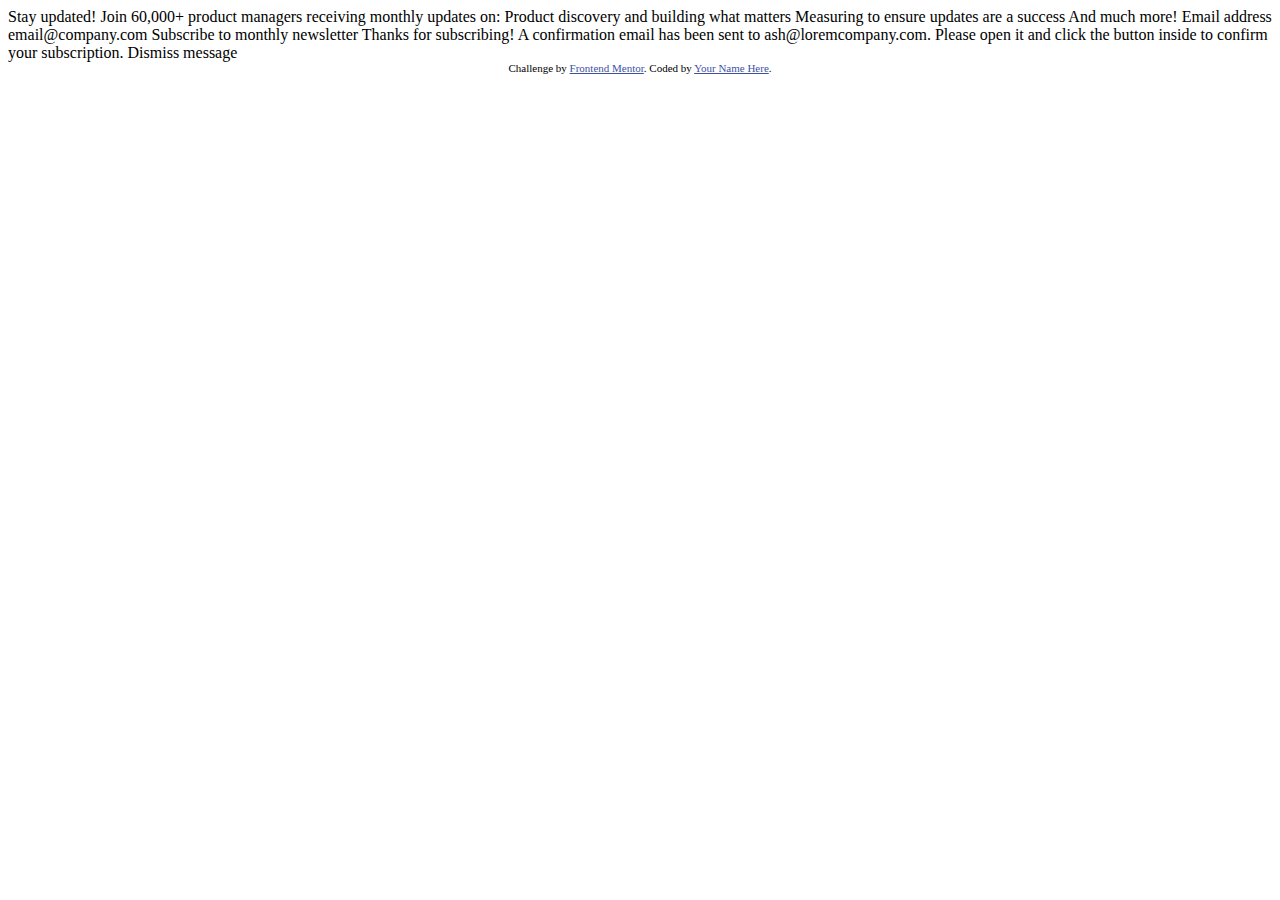
==== index.html @ a28029db "initial starting point" ====
<!DOCTYPE html>
<html lang="en">
<head>
  <meta charset="UTF-8">
  <meta name="viewport" content="width=device-width, initial-scale=1.0"> <!-- displays site properly based on user's device -->

  <link rel="icon" type="image/png" sizes="32x32" href="./assets/images/favicon-32x32.png">
  
  <title>Frontend Mentor | Newsletter sign-up form with success message</title>

  <!-- Feel free to remove these styles or customise in your own stylesheet 👍 -->
  <style>
    .attribution { font-size: 11px; text-align: center; }
    .attribution a { color: hsl(228, 45%, 44%); }
  </style>
</head>
<body>

  <!-- Sign-up form start -->

  Stay updated!

  Join 60,000+ product managers receiving monthly updates on:

  Product discovery and building what matters
  Measuring to ensure updates are a success
  And much more!

  Email address
  email@company.com

  Subscribe to monthly newsletter

  <!-- Sign-up form end -->

  <!-- Success message start -->

  Thanks for subscribing!

  A confirmation email has been sent to ash@loremcompany.com. 
  Please open it and click the button inside to confirm your subscription.

  Dismiss message

  <!-- Success message end -->
  
  <div class="attribution">
    Challenge by <a href="https://www.frontendmentor.io?ref=challenge" target="_blank">Frontend Mentor</a>. 
    Coded by <a href="#">Your Name Here</a>.
  </div>
</body>
</html>
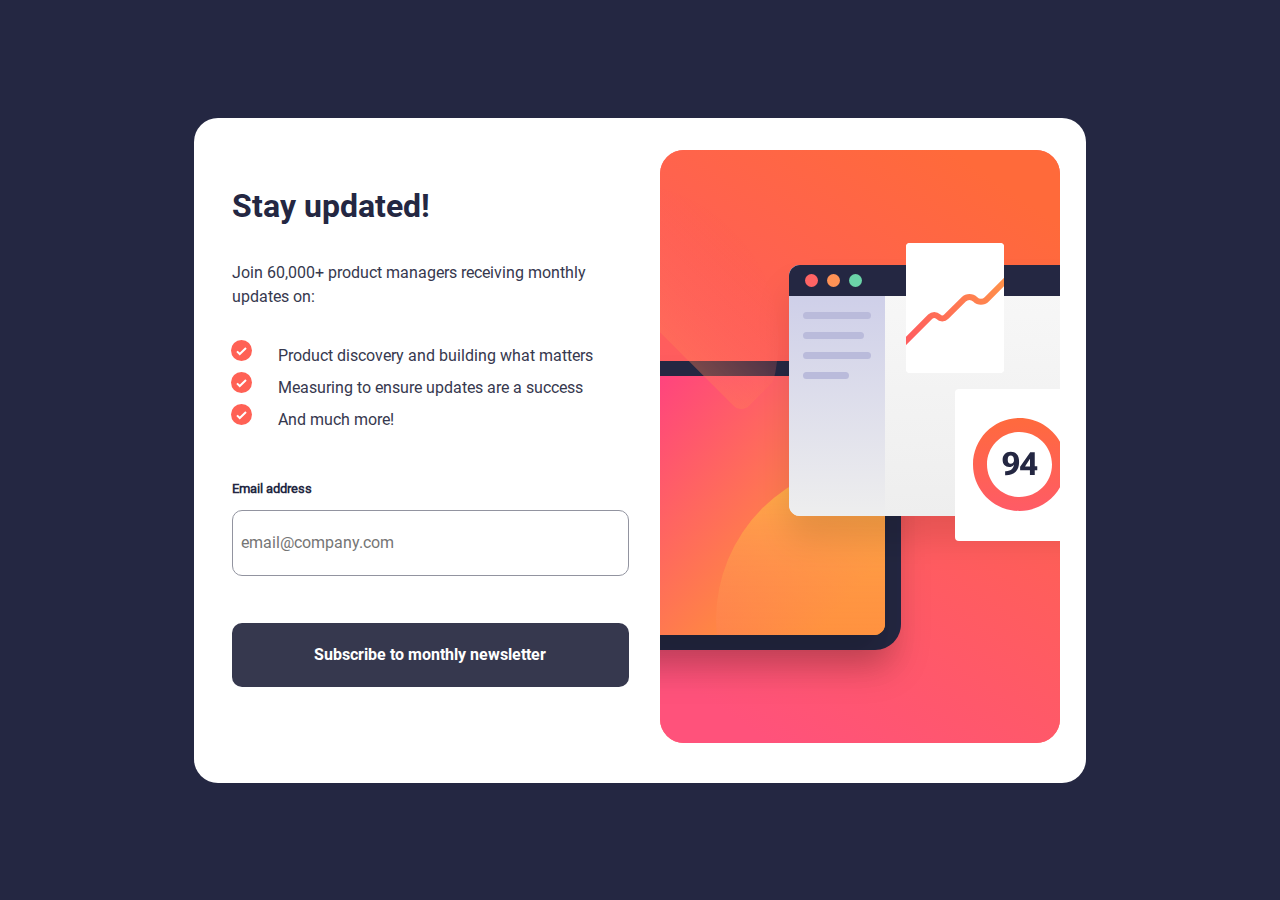
==== commit 0d8357a8: "final 1.0" ====
--- a/index.html
+++ b/index.html
@@ -8,45 +8,53 @@
   
   <title>Frontend Mentor | Newsletter sign-up form with success message</title>
 
-  <!-- Feel free to remove these styles or customise in your own stylesheet 👍 -->
-  <style>
-    .attribution { font-size: 11px; text-align: center; }
-    .attribution a { color: hsl(228, 45%, 44%); }
-  </style>
+  <link rel="stylesheet" href="index.css">
 </head>
 <body>
 
-  <!-- Sign-up form start -->
+    <article class="container" id="container">
+       <!-- Sign-up form start -->
+      <picture>
+        <source srcset="assets/images/illustration-sign-up-desktop.svg" media="(min-width:53rem)">
+        <img  class="newsletter__mobile-hero" src="assets/images/illustration-sign-up-mobile.svg" alt="update image">
+      </picture>
+    <div class="newsletter__container">
+      <h1 class="newsletter__heading">Stay updated!</h1> 
 
-  Stay updated!
+      <p class="newsletter__Paragraph">Join 60,000+ product managers receiving monthly updates on:</p>
 
-  Join 60,000+ product managers receiving monthly updates on:
+      <ul class="newsletter__unordered-list">
+        <li class="newsletter__list-item"><i class="newsletter__list-words"></i>Product discovery and building what matters </li>
+        <li class="newsletter__list-item"><i class="newsletter__list-words"></i>Measuring to ensure updates are a success </li>
+        <li class="newsletter__list-item"><i class="newsletter__list-words"></i>And much more!</li>
+      </ul>
+      <form class="newsletter__form" action="" method="post" id="form" novalidate></form>
+        <div class="error-message">
+          <label for="email" class="email__name">Email address</label> 
+          <span class="error" araia-live="polite" id="email-error"></span>
+        </div>
+       <input class="email__input" type="email" id="email" name="email" placeholder="email@company.com"> <br>
+       <button class="button" type="submit" id="submit__button">Subscribe to monthly newsletter</button> 
+    </form>
+  </article>
+  <!-- Sign-up form end -->
+</div>
+    <!-- Success message start -->
 
-  Product discovery and building what matters
-  Measuring to ensure updates are a success
-  And much more!
+  <article class="container success__message newsletter__container hide" id="success-message">
+    <picture>
+      <img  class="success__message-tick" src="assets/images/icon-success.svg" alt="Success-Icon">
+    </picture>
+    <h1 class="sucess__message-heading">Thanks for subscribing!</h1>
 
-  Email address
-  email@company.com
+    <p class="sucess__message-paragraph">A confirmation email has been sent to <span class="bold">ash@loremcompany.com</span>. 
+        Please open it and click the button inside to confirm your subscription.
+    </p>
 
-  Subscribe to monthly newsletter
-
-  <!-- Sign-up form end -->
-
-  <!-- Success message start -->
-
-  Thanks for subscribing!
-
-  A confirmation email has been sent to ash@loremcompany.com. 
-  Please open it and click the button inside to confirm your subscription.
-
-  Dismiss message
-
+  <button class="button" id="dismiss-button">Dismiss message</button>
+</article>
+   
   <!-- Success message end -->
-  
-  <div class="attribution">
-    Challenge by <a href="https://www.frontendmentor.io?ref=challenge" target="_blank">Frontend Mentor</a>. 
-    Coded by <a href="#">Your Name Here</a>.
-  </div>
+  <script src="index.js"></script>
 </body>
 </html>--- a/index.css
+++ b/index.css
@@ -0,0 +1,237 @@
+/*
+  1. Use a more-intuitive box-sizing model.
+*/
+*, *::before, *::after {
+  box-sizing: border-box;
+}
+/*
+  2. Remove default margin
+*/
+* {
+  margin: 0;
+  padding: 0;
+}
+/*
+  Typographic tweaks!
+  3. Add accessible line-height
+  4. Improve text rendering
+*/
+body {
+  line-height: 1.5;
+  -webkit-font-smoothing: antialiased;
+}
+/*
+  5. Improve media defaults
+*/
+img, picture, video, canvas, svg {
+  display: block;
+  max-width: 100%;
+}
+/*
+  6. Remove built-in form typography styles
+*/
+input, button, textarea, select {
+  font: inherit;
+}
+/*
+  7. Avoid text overflows
+*/
+p, h1, h2, h3, h4, h5, h6 {
+  overflow-wrap: break-word;
+}
+/*
+  8. Create a root stacking context
+*/
+#root, #__next {
+  isolation: isolate;
+}
+/*fonts*/
+@font-face {
+    font-family:Roboto-Bold ;
+    src: url(assets/fonts/Roboto-Bold.ttf);
+}
+@font-face {
+    font-family:Roboto-Regular ;
+    src: url(assets/fonts/Roboto-Regular.ttf);
+}
+
+:root{
+    /*colors*/
+    --Tomato: hsl(4, 100%, 67%);
+    --Dark-Slate-Grey: hsl(234, 29%, 20%);
+    --Charcoal-Grey: hsl(235, 18%, 26%);
+    --Grey: hsl(231, 7%, 60%);
+    --White: hsl(0, 0%, 100%);
+
+    /*font-weight*/
+    --light-font-weight:400;
+    --thick-font-weight:700;
+
+    /*margin*/
+    --margin-block:1.5em;
+}
+/*//General-Styles/*/
+
+body{
+    display: grid;
+    place-content: center;
+    background-color: var(--Dark-Slate-Grey);
+    color:var(--Charcoal-Grey);
+    min-height: 100vh;
+    grid-gap:1rem;
+    font-size: 1rem;
+    font-family:"Roboto-Regular";
+}
+.container{
+  background-color: var(--White);
+}
+.newsletter__mobile-hero{
+    margin-block-end: 1.5em;
+    width:100%;
+    height:auto;
+    overflow: hidden;
+    background-color: var(--Tomato);
+    border-radius: 0 0 1rem 1rem;
+}
+.newsletter__container{
+    display: grid;
+    width:90%;
+    padding-inline:0 1em;
+    padding-block-end: 1.6em;
+    margin: 0 auto; 
+}
+@media screen and (min-width:53rem) {
+  .container{
+    display: grid;
+    grid-gap:1.2rem;
+    grid-template-areas: 
+    "secondcol firstcol"
+    ;
+    padding:1em;
+    margin-block-end: 0;
+    border-radius: 1.5rem;
+  }
+  .newsletter__mobile-hero{
+    grid-area: firstcol;
+  }
+  .newsletter__container{
+    grid-area: secondcol;
+  }
+  .newsletter__mobile-hero{
+    border-radius:1.5rem ;
+    margin-block-start: 1em;
+    transform: translateX(-10px);
+  }
+  .newsletter__container{
+    padding:3em 0 3em 0;
+  }
+  .button{
+    margin-block-end: 0;
+  }
+  .success__message{
+    grid-template-areas: none;
+    width:95%;
+  }
+}
+.newsletter__heading{
+    font-family:"Roboto-Bold" ;
+    font-size:xx-large;
+    font-weight: var(--light-font-weight);
+    color:var(--Dark-Slate-Grey);
+}
+.newsletter__Paragraph{
+    margin-block:var(--margin-block);
+}
+.newsletter__unordered-list{
+    list-style: url(assets/images/icon-list.svg);
+    list-style-position:inherit;
+    
+}
+.newsletter__list-item{
+  line-height: 2;
+  margin-inline-start: 1.7em;
+
+}
+.newsletter__list-words{
+  margin-inline-end: 1em;
+  padding:0.1rem;
+}
+.email{
+  display:flex;
+  justify-content: space-between;
+}
+
+.email__name{
+    font-weight: var(--thick-font-weight);
+    color:var(--Dark-Slate-Grey);
+    font-size:0.8rem;
+}
+.error-message{
+  color:var(--Tomato);
+  display: flex;
+  justify-content: space-between;
+  align-items: center;
+}
+.error{
+  color:var(--Tomato);
+}
+.newsletter__form{
+  margin-block-end:var(--margin-block);
+}
+.email__input{
+    font-family: inherit;
+    margin-block-end:1em ;
+    margin-block-start:.5em ;
+    width:100%;
+    padding:1em .5em;
+    border-radius:10px;
+    border:1px solid var(--Grey);
+    outline:none;
+    color:inherit;
+}
+.email__input.active{
+  border: 1px solid var(--Tomato);
+}
+.email__input.active::placeholder{
+  color: var(--Tomato);
+}
+.button{
+    cursor: pointer;
+    font-family: "Roboto-Bold";
+    background-color: var(--Charcoal-Grey);
+    color:var(--White);
+    width:100%;
+    padding:1em .5em;
+    border-radius: 10px;
+    border:none;
+    margin-block-end: 2em;
+}
+:is(:hover, :active).button{
+  transform:scaleX(1.02);
+  background-color:var(--Tomato);
+}
+.hide{
+  display: none;
+}
+.success__message-tick{
+  margin-block-start:6em;
+  margin-block-end:1.2em;
+}
+.sucess__message-heading{
+  font-size: 2rem;
+  line-height: 1.1;
+  font-family: "Roboto-Bold";
+}
+.success__message{
+  margin-block-start: 1em;
+  padding:2em 1.5em;
+  line-height:1.5;
+}
+.sucess__message-paragraph{
+  margin-block-start: 1em;
+  margin-block-end: 10em;
+}
+.bold{
+  font-weight:var(--thick-font-weight);
+}
+
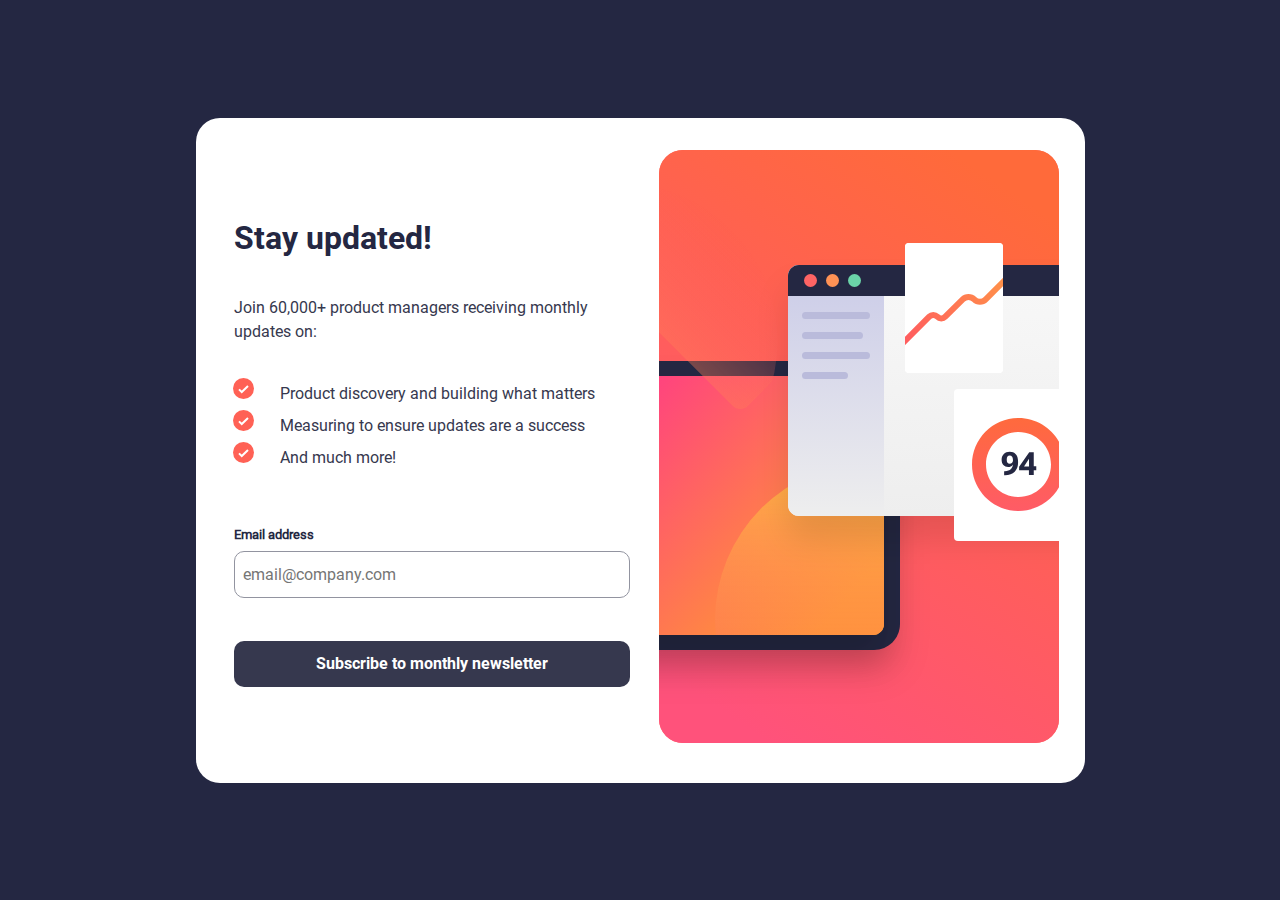
==== commit 1027c66b: "final 2" ====
--- a/index.html
+++ b/index.html
@@ -47,7 +47,7 @@
     </picture>
     <h1 class="sucess__message-heading">Thanks for subscribing!</h1>
 
-    <p class="sucess__message-paragraph">A confirmation email has been sent to <span class="bold">ash@loremcompany.com</span>. 
+    <p class="sucess__message-paragraph">A confirmation email has been sent to <span class="bold" id="submitted-email"></span>. 
         Please open it and click the button inside to confirm your subscription.
     </p>
 
--- a/index.css
+++ b/index.css
@@ -103,18 +103,21 @@
 @media screen and (min-width:53rem) {
   .container{
     display: grid;
-    grid-gap:1.2rem;
+    grid-gap:1rem;
     grid-template-areas: 
     "secondcol firstcol"
     ;
     padding:1em;
     margin-block-end: 0;
     border-radius: 1.5rem;
+   
   }
   .newsletter__mobile-hero{
     grid-area: firstcol;
+    margin-block-end: 1.5em;
   }
   .newsletter__container{
+    margin-block-start:2em;
     grid-area: secondcol;
   }
   .newsletter__mobile-hero{
@@ -180,10 +183,10 @@
 }
 .email__input{
     font-family: inherit;
-    margin-block-end:1em ;
-    margin-block-start:.5em ;
+    margin-block-end:.5em ;
+    margin-block-start:.1em ;
     width:100%;
-    padding:1em .5em;
+    padding:.35em .5em;
     border-radius:10px;
     border:1px solid var(--Grey);
     outline:none;
@@ -201,7 +204,7 @@
     background-color: var(--Charcoal-Grey);
     color:var(--White);
     width:100%;
-    padding:1em .5em;
+    padding:.35em .5em;
     border-radius: 10px;
     border:none;
     margin-block-end: 2em;
